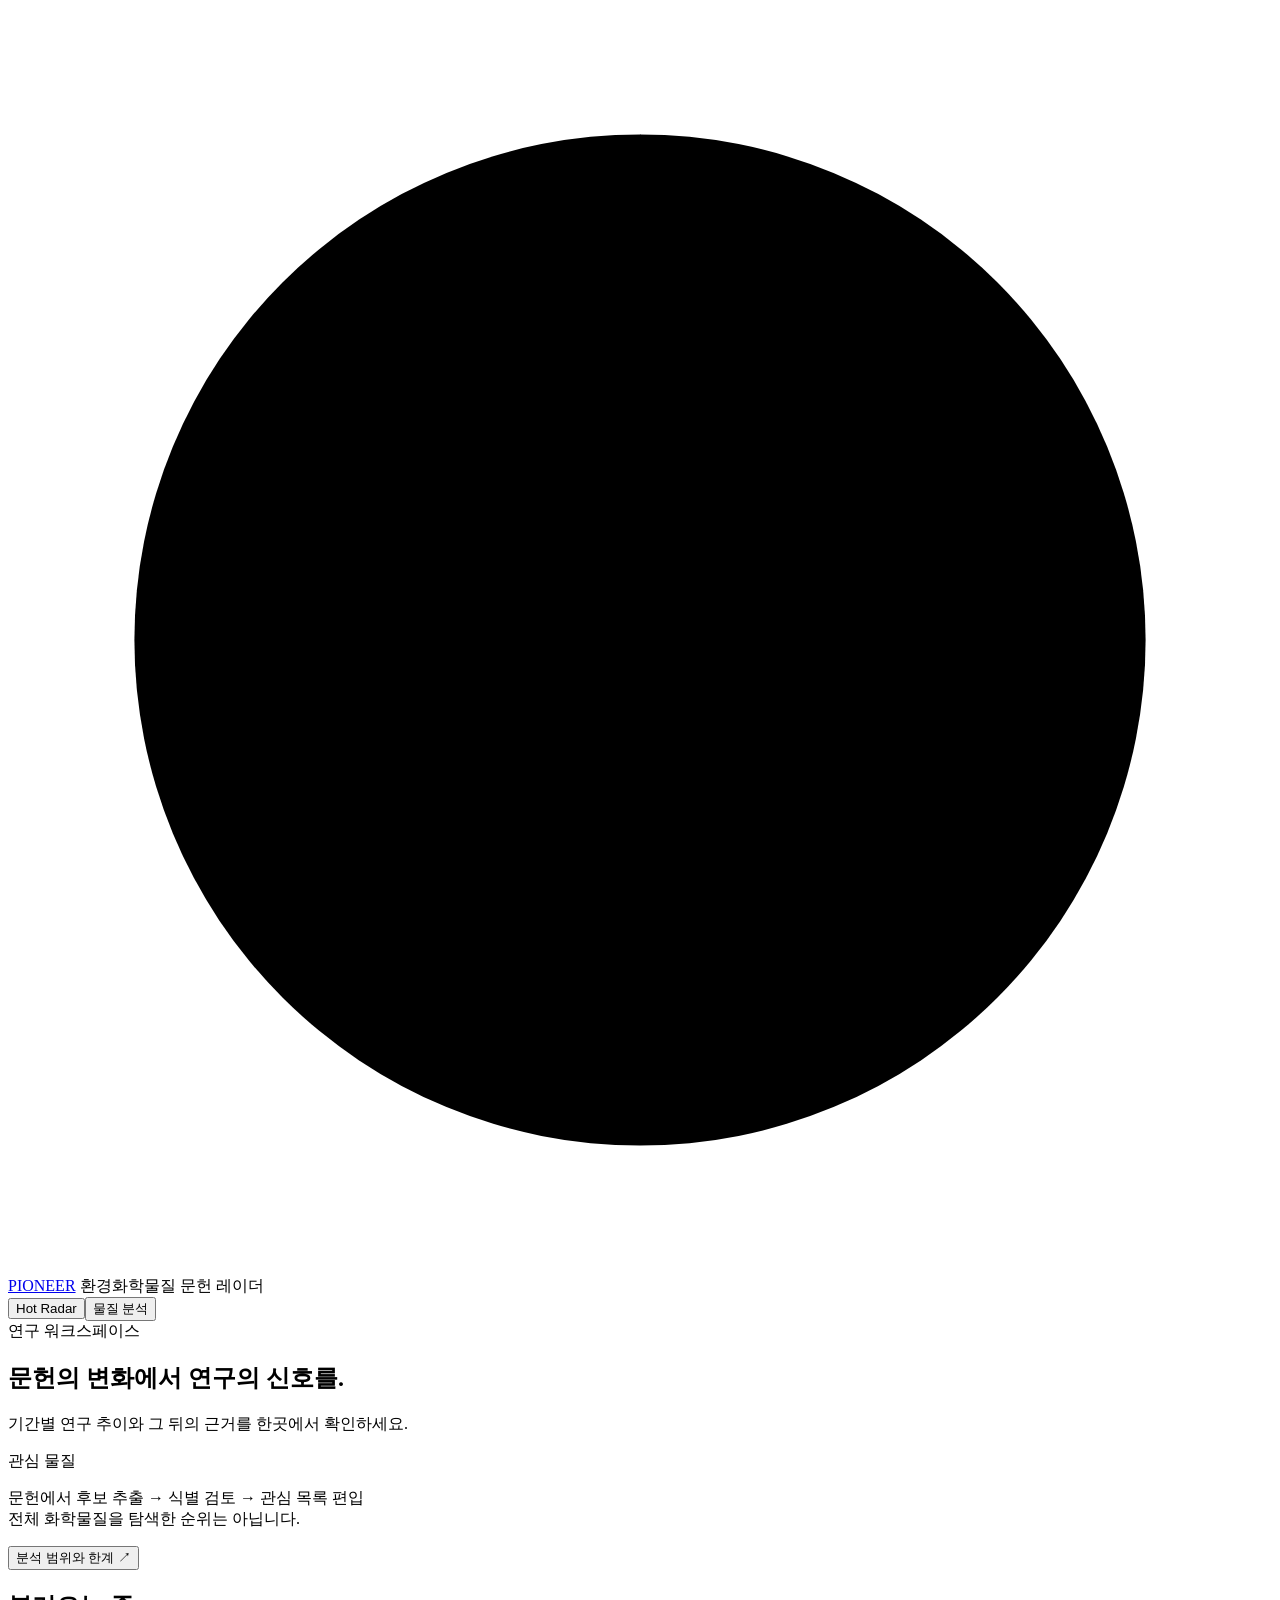
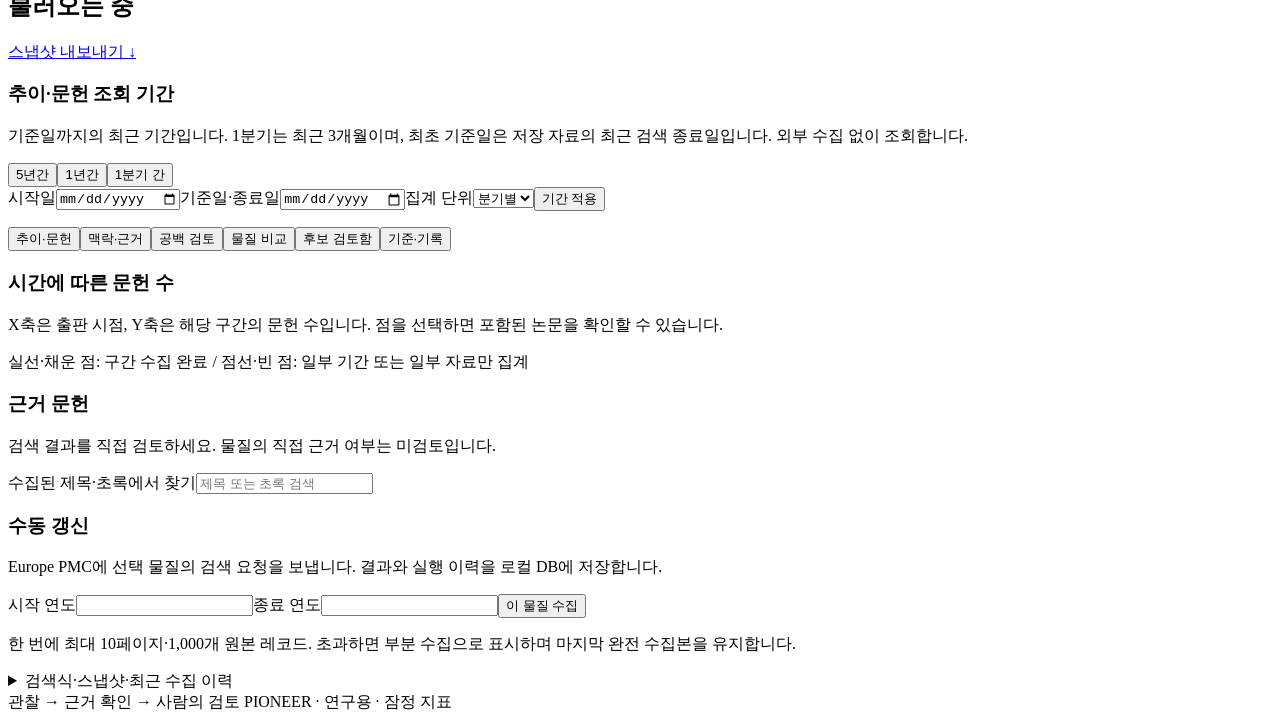
==== web/index.html @ 2c529b05 "Add files via upload" ====
<!doctype html>
<html lang="ko">
<head><meta charset="utf-8"><meta name="viewport" content="width=device-width,initial-scale=1"><title>PIONEER · 문헌 신호 탐색</title><link rel="icon" href="/favicon.svg" type="image/svg+xml"><link rel="stylesheet" href="/style.css"><script src="/timeline.js" defer></script><script src="/app.js" defer></script><script src="/research.js" defer></script><script src="/radar.js" defer></script></head>
<body>
<header>
<a class="brand" href="/" aria-label="PIONEER 홈"><svg class="brand-mark" viewBox="0 0 40 40" aria-hidden="true"><circle cx="20" cy="20" r="16"/><circle cx="20" cy="20" r="10"/><circle cx="20" cy="20" r="4"/><path d="M20 4v16l11-11"/><circle class="radar-dot" cx="29" cy="13" r="3"/></svg><span class="brand-name">PIONEER</span></a>
<span class="header-caption">환경화학물질 문헌 레이더</span><nav class="main-nav" aria-label="주요 화면"><button data-main-view="radar">Hot Radar</button><button data-main-view="detail">물질 분석</button></nav><span class="edition">연구 워크스페이스</span>
</header>
<main>
<section class="hero" aria-labelledby="hero-title"><div class="hero-copy"><h1 id="hero-title">문헌의 변화에서 <span>연구의 신호를.</span></h1><p class="intro">기간별 연구 추이와 그 뒤의 근거를 한곳에서 확인하세요.</p></div><div class="radar-art" aria-hidden="true"><div class="radar-sweep"></div><i class="radar-blip blip-one"></i><i class="radar-blip blip-two"></i><i class="radar-blip blip-three"></i></div></section>
<div id="site-access" role="status" hidden></div>
<div id="mode" role="status"></div>
<section id="hot-radar" aria-label="Hot chemical 탐색"></section><div id="detail-view"><section class="workspace" id="workspace">
<aside><div class="section-label">관심 물질 <span id="chemical-count"></span></div><div id="watchlist"></div><p class="aside-note">문헌에서 후보 추출 → 식별 검토 → 관심 목록 편입<br>전체 화학물질을 탐색한 순위는 아닙니다.</p><button id="methods-button" class="quiet" aria-expanded="false" aria-controls="methods">분석 범위와 한계 ↗</button></aside>
<div class="detail">
<div class="detail-heading"><div><h2 id="chemical-name">불러오는 중</h2><div id="aliases" class="muted"></div></div><a class="button quiet" id="export" href="/api/export" download="pioneer-snapshot.json">스냅샷 내보내기 ↓</a></div>
<section class="period-controls" aria-label="추이 조회 기간"><div class="panel-heading"><div><h3>추이·문헌 조회 기간</h3><p class="muted">기준일까지의 최근 기간입니다. 1분기는 최근 3개월이며, 최초 기준일은 저장 자료의 최근 검색 종료일입니다. 외부 수집 없이 조회합니다.</p></div><div class="period-presets" role="group" aria-label="최근 기간"><button type="button" data-period="5y">5년간</button><button type="button" data-period="1y">1년간</button><button type="button" data-period="1q">1분기 간</button></div></div><form id="period-form"><label>시작일<input id="period-start" type="date" min="1900-01-01" required></label><label>기준일·종료일<input id="period-end" type="date" min="1900-01-01" required></label><label>집계 단위<select id="period-unit"><option value="quarter">분기별</option><option value="month">월별</option><option value="week">주별</option></select></label><button type="submit" class="quiet">기간 적용</button></form><p id="period-caption" class="muted"></p><p id="period-error" class="error" role="status"></p></section><div id="metrics" class="metrics"></div>
<nav class="tabs" aria-label="연구 작업"><button data-tab="observe" class="active">추이·문헌</button><button data-tab="context">맥락·근거</button><button data-tab="questions">공백 검토</button><button data-tab="compare">물질 비교</button><button data-tab="candidates">후보 검토함</button><button data-tab="audit">기준·기록</button></nav>
<p id="action-message" role="status"></p>
<div id="tab-observe" class="tab-content">
<section class="panel"><div class="panel-heading"><div><h3>시간에 따른 문헌 수</h3><p class="muted">X축은 출판 시점, Y축은 해당 구간의 문헌 수입니다. 점을 선택하면 포함된 논문을 확인할 수 있습니다.</p></div><span id="snapshot-status" class="pill"></span></div><p class="muted">실선·채운 점: 구간 수집 완료 / 점선·빈 점: 일부 기간 또는 일부 자료만 집계</p><div id="chart" class="chart" aria-label="시간에 따른 문헌 수 선그래프"></div><div id="chart-inspect" class="chart-inspect" role="status"></div><p id="chart-note" class="muted"></p></section>
<section class="panel"><div class="panel-heading"><div><h3>근거 문헌 <span id="paper-count"></span></h3><p class="muted">검색 결과를 직접 검토하세요. 물질의 직접 근거 여부는 미검토입니다.</p></div><button id="clear-year" class="quiet" hidden>선택 구간 해제</button></div><label class="search-label" for="search">수집된 제목·초록에서 찾기</label><input id="search" type="search" placeholder="제목 또는 초록 검색"><div id="paper-facets" class="filter-row"></div><div id="papers" aria-live="polite"></div><button id="more" class="quiet" hidden>더 보기</button></section>
<section id="collection" class="panel"><div class="panel-heading"><div><h3>수동 갱신</h3><p class="muted">Europe PMC에 선택 물질의 검색 요청을 보냅니다. 결과와 실행 이력을 로컬 DB에 저장합니다.</p></div></div><form id="collect-form"><label>시작 연도<input id="start-year" type="number" min="1900" required></label><label>종료 연도<input id="end-year" type="number" min="1900" required></label><button type="submit" id="collect-button">이 물질 수집</button></form><p class="muted">한 번에 최대 10페이지·1,000개 원본 레코드. 초과하면 부분 수집으로 표시하며 마지막 완전 수집본을 유지합니다.</p><p id="collect-message" role="status"></p></section>
<details class="panel"><summary>검색식·스냅샷·최근 수집 이력</summary><div id="provenance"></div></details>
</div><div id="tab-context" class="tab-content" hidden></div><div id="tab-questions" class="tab-content" hidden></div><div id="tab-compare" class="tab-content" hidden></div><div id="tab-candidates" class="tab-content" hidden></div><div id="tab-audit" class="tab-content" hidden></div>
</div></section>
<section id="methods" class="panel" hidden><h3>이 버전에서 알 수 있는 것과 없는 것</h3><div class="method-grid"><div><h4>확인 가능한 관찰</h4><p>동일 검색식·수집 시점의 기간별 문헌 수입니다. 각 점에서 집계에 포함된 문헌을 확인할 수 있습니다. DOI 또는 자료원 ID로 중복을 제거합니다.</p></div><div><h4>잠정적인 운영 선택</h4><p>초기 관심 목록·동의어·기본 기간은 시연을 위한 설계 선택입니다. 체계적 검색이나 검증된 hot 판정 기준이 아닙니다. HFPO-DA 검색에서 GenX 단독어는 제외합니다.</p></div><div><h4>해석의 경계</h4><p>올해는 미완료 연도로 구분하며 증가 비교에서 제외합니다. 문헌 수는 독립 연구 수·노출량·위해성·통계적 유의성이 아닙니다. 논문 부재를 연구공백으로 확정하지 않습니다.</p></div><div><h4>분석의 상태</h4><p>맥락 분류와 관계는 근거 문장의 키워드 언급 후보입니다. 후보·공백 질문·판정 기준은 잠정이며, 외부 DB의 단일 매핑도 원문 물질 식별을 대체하지 않습니다. 전문가 평가·정확도·실제 효용은 아직 검증하지 않았습니다.</p></div></div></section>
</div><footer>관찰 → 근거 확인 → 사람의 검토 <span>PIONEER · 연구용 · 잠정 지표</span></footer>
</main>
<dialog id="review-dialog"><form id="review-form"><h3>검토 기록</h3><p id="review-target" class="muted"></p><p class="muted">사용자가 입력한 판단과 사유를 저장합니다. ‘채택’은 이 검토 대상을 유지한다는 뜻이며 과학적 사실·연구공백 확정이 아닙니다.</p><label>검토자 이름<input id="review-actor" required minlength="2" maxlength="100" autocomplete="name"></label><label>판정<select id="review-status"><option value="uncertain">보류·추가 확인</option><option value="accepted">검토 대상 채택</option><option value="rejected">제외·오분류</option><option value="followup_complete">보완 검색 확인 완료</option></select></label><label>판단 사유·근거·반대 결과<textarea id="review-reason" required minlength="2" maxlength="2000" rows="5"></textarea></label><div class="dialog-actions"><button type="button" id="review-cancel" class="quiet">취소</button><button type="submit">기록 저장</button></div><p id="review-error" role="status"></p></form></dialog>
<dialog id="radar-dialog" aria-labelledby="radar-dialog-title"><div class="radar-dialog-heading"><h2 id="radar-dialog-title"></h2><button id="radar-dialog-close" class="quiet" aria-label="후보 상세 닫기">닫기</button></div><div id="radar-dialog-body"></div></dialog></body></html>
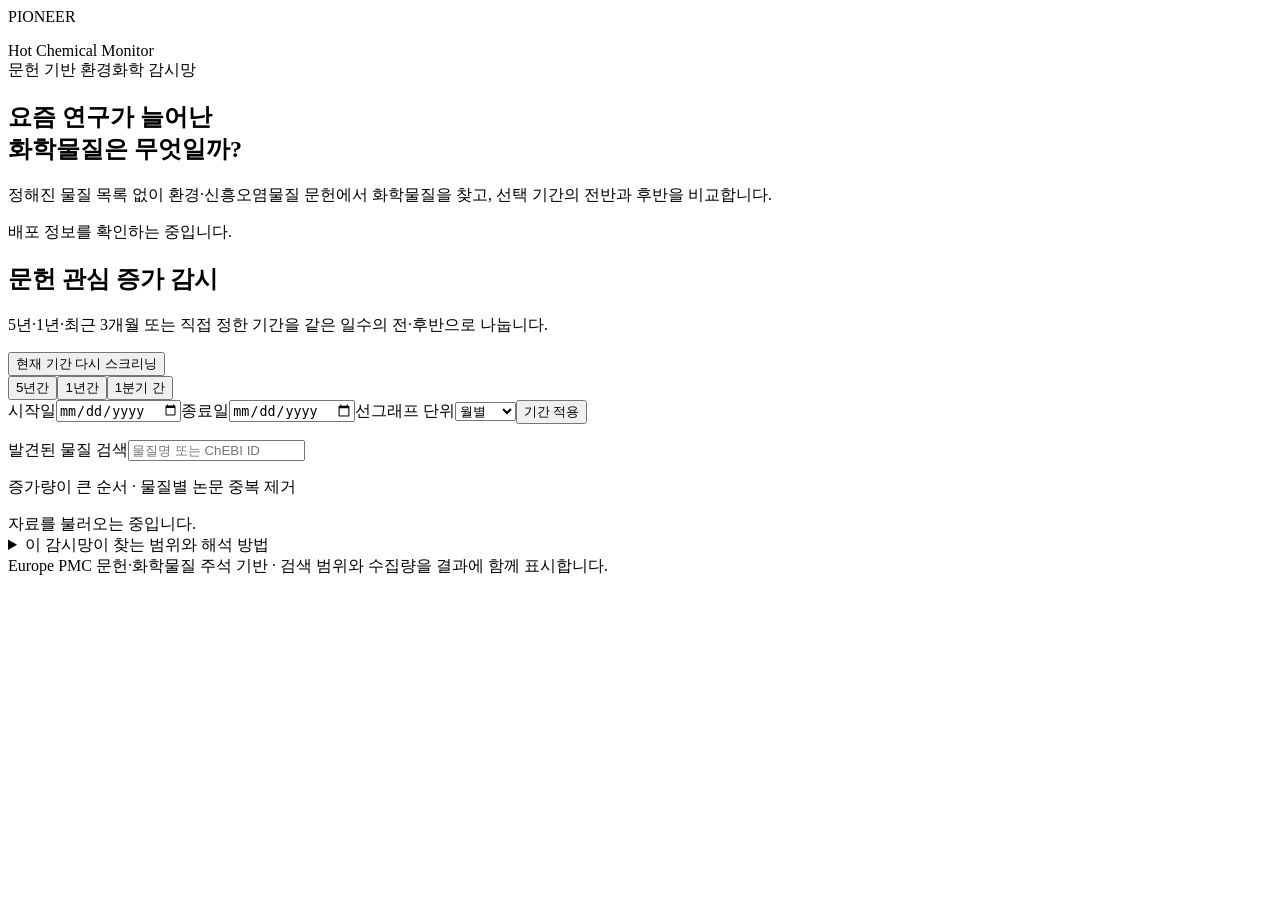
==== commit c6ab7117: "Add files via upload" ====
--- a/web/index.html
+++ b/web/index.html
@@ -1,31 +1,21 @@
 <!doctype html>
-<html lang="ko">
-<head><meta charset="utf-8"><meta name="viewport" content="width=device-width,initial-scale=1"><title>PIONEER · 문헌 신호 탐색</title><link rel="icon" href="/favicon.svg" type="image/svg+xml"><link rel="stylesheet" href="/style.css"><script src="/timeline.js" defer></script><script src="/app.js" defer></script><script src="/research.js" defer></script><script src="/radar.js" defer></script></head>
-<body>
-<header>
-<a class="brand" href="/" aria-label="PIONEER 홈"><svg class="brand-mark" viewBox="0 0 40 40" aria-hidden="true"><circle cx="20" cy="20" r="16"/><circle cx="20" cy="20" r="10"/><circle cx="20" cy="20" r="4"/><path d="M20 4v16l11-11"/><circle class="radar-dot" cx="29" cy="13" r="3"/></svg><span class="brand-name">PIONEER</span></a>
-<span class="header-caption">환경화학물질 문헌 레이더</span><nav class="main-nav" aria-label="주요 화면"><button data-main-view="radar">Hot Radar</button><button data-main-view="detail">물질 분석</button></nav><span class="edition">연구 워크스페이스</span>
-</header>
-<main>
-<section class="hero" aria-labelledby="hero-title"><div class="hero-copy"><h1 id="hero-title">문헌의 변화에서 <span>연구의 신호를.</span></h1><p class="intro">기간별 연구 추이와 그 뒤의 근거를 한곳에서 확인하세요.</p></div><div class="radar-art" aria-hidden="true"><div class="radar-sweep"></div><i class="radar-blip blip-one"></i><i class="radar-blip blip-two"></i><i class="radar-blip blip-three"></i></div></section>
-<div id="site-access" role="status" hidden></div>
-<div id="mode" role="status"></div>
-<section id="hot-radar" aria-label="Hot chemical 탐색"></section><div id="detail-view"><section class="workspace" id="workspace">
-<aside><div class="section-label">관심 물질 <span id="chemical-count"></span></div><div id="watchlist"></div><p class="aside-note">문헌에서 후보 추출 → 식별 검토 → 관심 목록 편입<br>전체 화학물질을 탐색한 순위는 아닙니다.</p><button id="methods-button" class="quiet" aria-expanded="false" aria-controls="methods">분석 범위와 한계 ↗</button></aside>
-<div class="detail">
-<div class="detail-heading"><div><h2 id="chemical-name">불러오는 중</h2><div id="aliases" class="muted"></div></div><a class="button quiet" id="export" href="/api/export" download="pioneer-snapshot.json">스냅샷 내보내기 ↓</a></div>
-<section class="period-controls" aria-label="추이 조회 기간"><div class="panel-heading"><div><h3>추이·문헌 조회 기간</h3><p class="muted">기준일까지의 최근 기간입니다. 1분기는 최근 3개월이며, 최초 기준일은 저장 자료의 최근 검색 종료일입니다. 외부 수집 없이 조회합니다.</p></div><div class="period-presets" role="group" aria-label="최근 기간"><button type="button" data-period="5y">5년간</button><button type="button" data-period="1y">1년간</button><button type="button" data-period="1q">1분기 간</button></div></div><form id="period-form"><label>시작일<input id="period-start" type="date" min="1900-01-01" required></label><label>기준일·종료일<input id="period-end" type="date" min="1900-01-01" required></label><label>집계 단위<select id="period-unit"><option value="quarter">분기별</option><option value="month">월별</option><option value="week">주별</option></select></label><button type="submit" class="quiet">기간 적용</button></form><p id="period-caption" class="muted"></p><p id="period-error" class="error" role="status"></p></section><div id="metrics" class="metrics"></div>
-<nav class="tabs" aria-label="연구 작업"><button data-tab="observe" class="active">추이·문헌</button><button data-tab="context">맥락·근거</button><button data-tab="questions">공백 검토</button><button data-tab="compare">물질 비교</button><button data-tab="candidates">후보 검토함</button><button data-tab="audit">기준·기록</button></nav>
-<p id="action-message" role="status"></p>
-<div id="tab-observe" class="tab-content">
-<section class="panel"><div class="panel-heading"><div><h3>시간에 따른 문헌 수</h3><p class="muted">X축은 출판 시점, Y축은 해당 구간의 문헌 수입니다. 점을 선택하면 포함된 논문을 확인할 수 있습니다.</p></div><span id="snapshot-status" class="pill"></span></div><p class="muted">실선·채운 점: 구간 수집 완료 / 점선·빈 점: 일부 기간 또는 일부 자료만 집계</p><div id="chart" class="chart" aria-label="시간에 따른 문헌 수 선그래프"></div><div id="chart-inspect" class="chart-inspect" role="status"></div><p id="chart-note" class="muted"></p></section>
-<section class="panel"><div class="panel-heading"><div><h3>근거 문헌 <span id="paper-count"></span></h3><p class="muted">검색 결과를 직접 검토하세요. 물질의 직접 근거 여부는 미검토입니다.</p></div><button id="clear-year" class="quiet" hidden>선택 구간 해제</button></div><label class="search-label" for="search">수집된 제목·초록에서 찾기</label><input id="search" type="search" placeholder="제목 또는 초록 검색"><div id="paper-facets" class="filter-row"></div><div id="papers" aria-live="polite"></div><button id="more" class="quiet" hidden>더 보기</button></section>
-<section id="collection" class="panel"><div class="panel-heading"><div><h3>수동 갱신</h3><p class="muted">Europe PMC에 선택 물질의 검색 요청을 보냅니다. 결과와 실행 이력을 로컬 DB에 저장합니다.</p></div></div><form id="collect-form"><label>시작 연도<input id="start-year" type="number" min="1900" required></label><label>종료 연도<input id="end-year" type="number" min="1900" required></label><button type="submit" id="collect-button">이 물질 수집</button></form><p class="muted">한 번에 최대 10페이지·1,000개 원본 레코드. 초과하면 부분 수집으로 표시하며 마지막 완전 수집본을 유지합니다.</p><p id="collect-message" role="status"></p></section>
-<details class="panel"><summary>검색식·스냅샷·최근 수집 이력</summary><div id="provenance"></div></details>
-</div><div id="tab-context" class="tab-content" hidden></div><div id="tab-questions" class="tab-content" hidden></div><div id="tab-compare" class="tab-content" hidden></div><div id="tab-candidates" class="tab-content" hidden></div><div id="tab-audit" class="tab-content" hidden></div>
-</div></section>
-<section id="methods" class="panel" hidden><h3>이 버전에서 알 수 있는 것과 없는 것</h3><div class="method-grid"><div><h4>확인 가능한 관찰</h4><p>동일 검색식·수집 시점의 기간별 문헌 수입니다. 각 점에서 집계에 포함된 문헌을 확인할 수 있습니다. DOI 또는 자료원 ID로 중복을 제거합니다.</p></div><div><h4>잠정적인 운영 선택</h4><p>초기 관심 목록·동의어·기본 기간은 시연을 위한 설계 선택입니다. 체계적 검색이나 검증된 hot 판정 기준이 아닙니다. HFPO-DA 검색에서 GenX 단독어는 제외합니다.</p></div><div><h4>해석의 경계</h4><p>올해는 미완료 연도로 구분하며 증가 비교에서 제외합니다. 문헌 수는 독립 연구 수·노출량·위해성·통계적 유의성이 아닙니다. 논문 부재를 연구공백으로 확정하지 않습니다.</p></div><div><h4>분석의 상태</h4><p>맥락 분류와 관계는 근거 문장의 키워드 언급 후보입니다. 후보·공백 질문·판정 기준은 잠정이며, 외부 DB의 단일 매핑도 원문 물질 식별을 대체하지 않습니다. 전문가 평가·정확도·실제 효용은 아직 검증하지 않았습니다.</p></div></div></section>
-</div><footer>관찰 → 근거 확인 → 사람의 검토 <span>PIONEER · 연구용 · 잠정 지표</span></footer>
+<html lang="ko"><head><meta charset="utf-8"><meta name="viewport" content="width=device-width,initial-scale=1">
+<meta name="description" content="환경화학 문헌에서 최근 관심이 증가한 물질을 찾는 PIONEER Hot Chemical Monitor">
+<title>PIONEER · Hot Chemical Monitor</title><link rel="icon" href="/favicon.svg"><link rel="stylesheet" href="/style.css"></head>
+<body class="screen-body">
+<header><div class="brand"><span class="brand-mark" aria-hidden="true"></span><span class="brand-name">PIONEER</span></div><p class="header-caption">Hot Chemical Monitor<br>문헌 기반 환경화학 감시망</p></header>
+<main class="screen-main">
+ <section class="hero screen-hero"><div><h1>요즘 연구가 늘어난<br><span>화학물질은 무엇일까?</span></h1><p class="intro">정해진 물질 목록 없이 환경·신흥오염물질 문헌에서 화학물질을 찾고, 선택 기간의 전반과 후반을 비교합니다.</p></div><div class="radar-art" aria-hidden="true"><i></i><i></i><i></i><b></b></div></section>
+ <div id="site-access" class="mode" role="status">배포 정보를 확인하는 중입니다.</div>
+ <section class="panel screen-controls"><div class="panel-heading"><div><h2>문헌 관심 증가 감시</h2><p class="muted">5년·1년·최근 3개월 또는 직접 정한 기간을 같은 일수의 전·후반으로 나눕니다.</p></div><button id="screen-refresh">현재 기간 다시 스크리닝</button></div>
+  <div class="period-presets" role="group" aria-label="조회 기간"><button data-period="5y">5년간</button><button data-period="1y" aria-pressed="true">1년간</button><button data-period="1q">1분기 간</button></div>
+  <form id="screen-form" class="screen-form"><label>시작일<input id="screen-start" type="date" required></label><label>종료일<input id="screen-end" type="date" required></label><label>선그래프 단위<select id="screen-unit"><option value="quarter">분기별</option><option value="month" selected>월별</option><option value="week">주별</option></select></label><button type="submit" class="quiet">기간 적용</button></form>
+  <p id="screen-message" class="muted" role="status"></p>
+ </section>
+ <section id="screen-summary" class="radar-summary" aria-live="polite"></section>
+ <section class="panel screen-results"><div class="screen-toolbar"><label>발견된 물질 검색<input id="screen-search" type="search" placeholder="물질명 또는 ChEBI ID"></label><p class="muted">증가량이 큰 순서 · 물질별 논문 중복 제거</p></div><div id="screen-table" aria-live="polite">자료를 불러오는 중입니다.</div></section>
+ <details class="panel screen-method"><summary>이 감시망이 찾는 범위와 해석 방법</summary><p id="screen-scope"></p><ul id="screen-limitations"></ul><p class="muted">문헌 주석은 자동 추출 결과이므로 명칭·식별 오류가 있을 수 있습니다. 결과는 후보 탐색용이며 위해성·규제 우선순위가 아닙니다.</p></details>
 </main>
-<dialog id="review-dialog"><form id="review-form"><h3>검토 기록</h3><p id="review-target" class="muted"></p><p class="muted">사용자가 입력한 판단과 사유를 저장합니다. ‘채택’은 이 검토 대상을 유지한다는 뜻이며 과학적 사실·연구공백 확정이 아닙니다.</p><label>검토자 이름<input id="review-actor" required minlength="2" maxlength="100" autocomplete="name"></label><label>판정<select id="review-status"><option value="uncertain">보류·추가 확인</option><option value="accepted">검토 대상 채택</option><option value="rejected">제외·오분류</option><option value="followup_complete">보완 검색 확인 완료</option></select></label><label>판단 사유·근거·반대 결과<textarea id="review-reason" required minlength="2" maxlength="2000" rows="5"></textarea></label><div class="dialog-actions"><button type="button" id="review-cancel" class="quiet">취소</button><button type="submit">기록 저장</button></div><p id="review-error" role="status"></p></form></dialog>
-<dialog id="radar-dialog" aria-labelledby="radar-dialog-title"><div class="radar-dialog-heading"><h2 id="radar-dialog-title"></h2><button id="radar-dialog-close" class="quiet" aria-label="후보 상세 닫기">닫기</button></div><div id="radar-dialog-body"></div></dialog></body></html>
+<dialog id="screen-dialog"><div class="dialog-head"><h2 id="dialog-title"></h2><button id="dialog-close" class="quiet" aria-label="닫기">닫기</button></div><div id="dialog-body"></div></dialog>
+<footer>Europe PMC 문헌·화학물질 주석 기반 · 검색 범위와 수집량을 결과에 함께 표시합니다.</footer>
+<script src="/screen.js"></script></body></html>
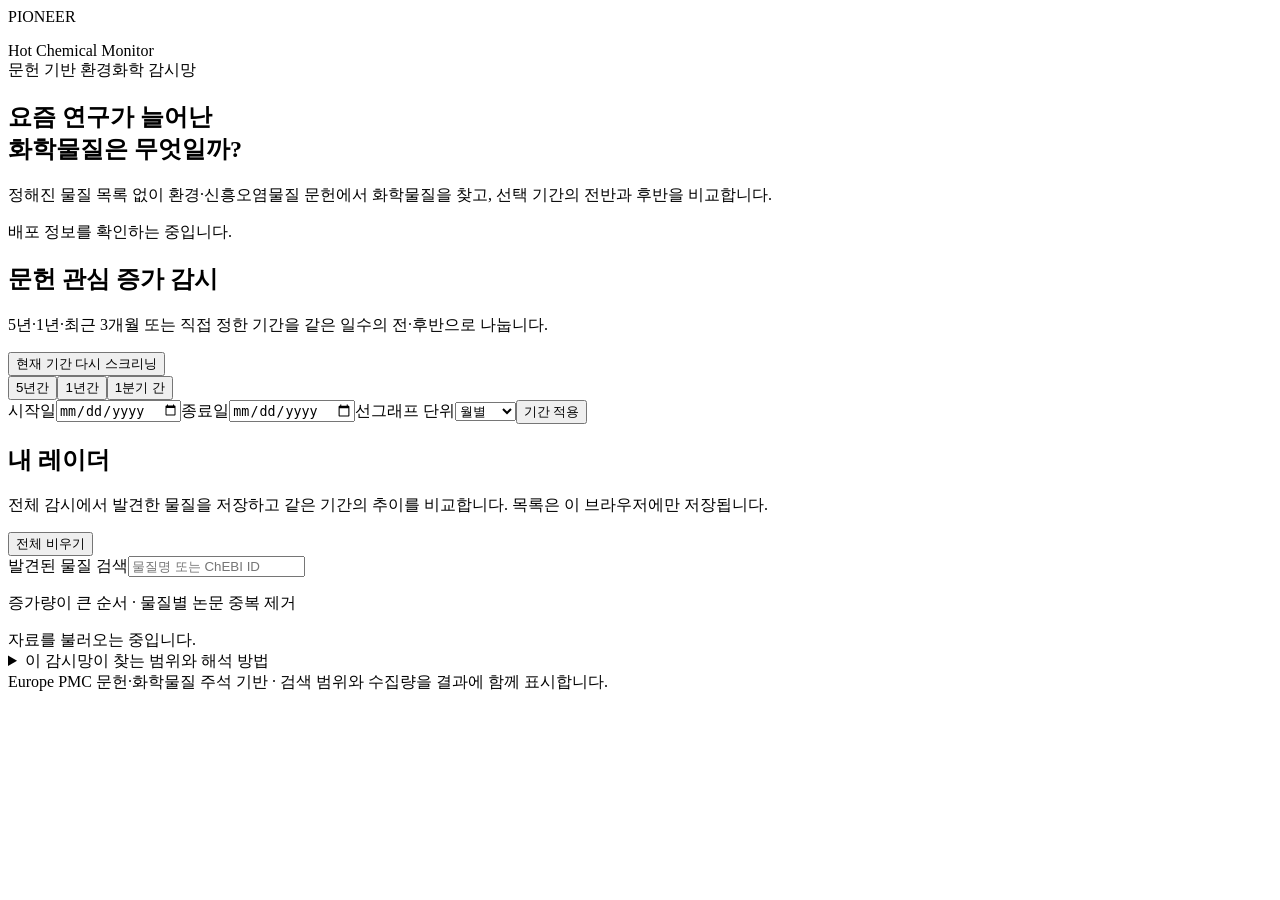
==== commit 33f6ebcb: "Add files via upload" ====
--- a/web/index.html
+++ b/web/index.html
@@ -13,9 +13,14 @@
   <p id="screen-message" class="muted" role="status"></p>
  </section>
  <section id="screen-summary" class="radar-summary" aria-live="polite"></section>
+ <section class="panel saved-panel" aria-labelledby="saved-title">
+  <div class="panel-heading"><div><h2 id="saved-title">내 레이더</h2><p class="muted">전체 감시에서 발견한 물질을 저장하고 같은 기간의 추이를 비교합니다. 목록은 이 브라우저에만 저장됩니다.</p></div><button id="saved-clear" class="quiet" type="button">전체 비우기</button></div>
+  <div id="saved-list" class="saved-list" aria-live="polite"></div>
+  <div id="saved-compare" class="saved-compare" aria-live="polite"></div>
+ </section>
  <section class="panel screen-results"><div class="screen-toolbar"><label>발견된 물질 검색<input id="screen-search" type="search" placeholder="물질명 또는 ChEBI ID"></label><p class="muted">증가량이 큰 순서 · 물질별 논문 중복 제거</p></div><div id="screen-table" aria-live="polite">자료를 불러오는 중입니다.</div></section>
  <details class="panel screen-method"><summary>이 감시망이 찾는 범위와 해석 방법</summary><p id="screen-scope"></p><ul id="screen-limitations"></ul><p class="muted">문헌 주석은 자동 추출 결과이므로 명칭·식별 오류가 있을 수 있습니다. 결과는 후보 탐색용이며 위해성·규제 우선순위가 아닙니다.</p></details>
 </main>
-<dialog id="screen-dialog"><div class="dialog-head"><h2 id="dialog-title"></h2><button id="dialog-close" class="quiet" aria-label="닫기">닫기</button></div><div id="dialog-body"></div></dialog>
+<dialog id="screen-dialog"><div class="dialog-head"><div><p class="eyebrow">물질 상세</p><h2 id="dialog-title"></h2></div><div class="dialog-actions"><button id="dialog-save" type="button">내 레이더에 저장</button><button id="dialog-close" class="quiet" aria-label="닫기">닫기</button></div></div><div id="dialog-body"></div></dialog>
 <footer>Europe PMC 문헌·화학물질 주석 기반 · 검색 범위와 수집량을 결과에 함께 표시합니다.</footer>
 <script src="/screen.js"></script></body></html>
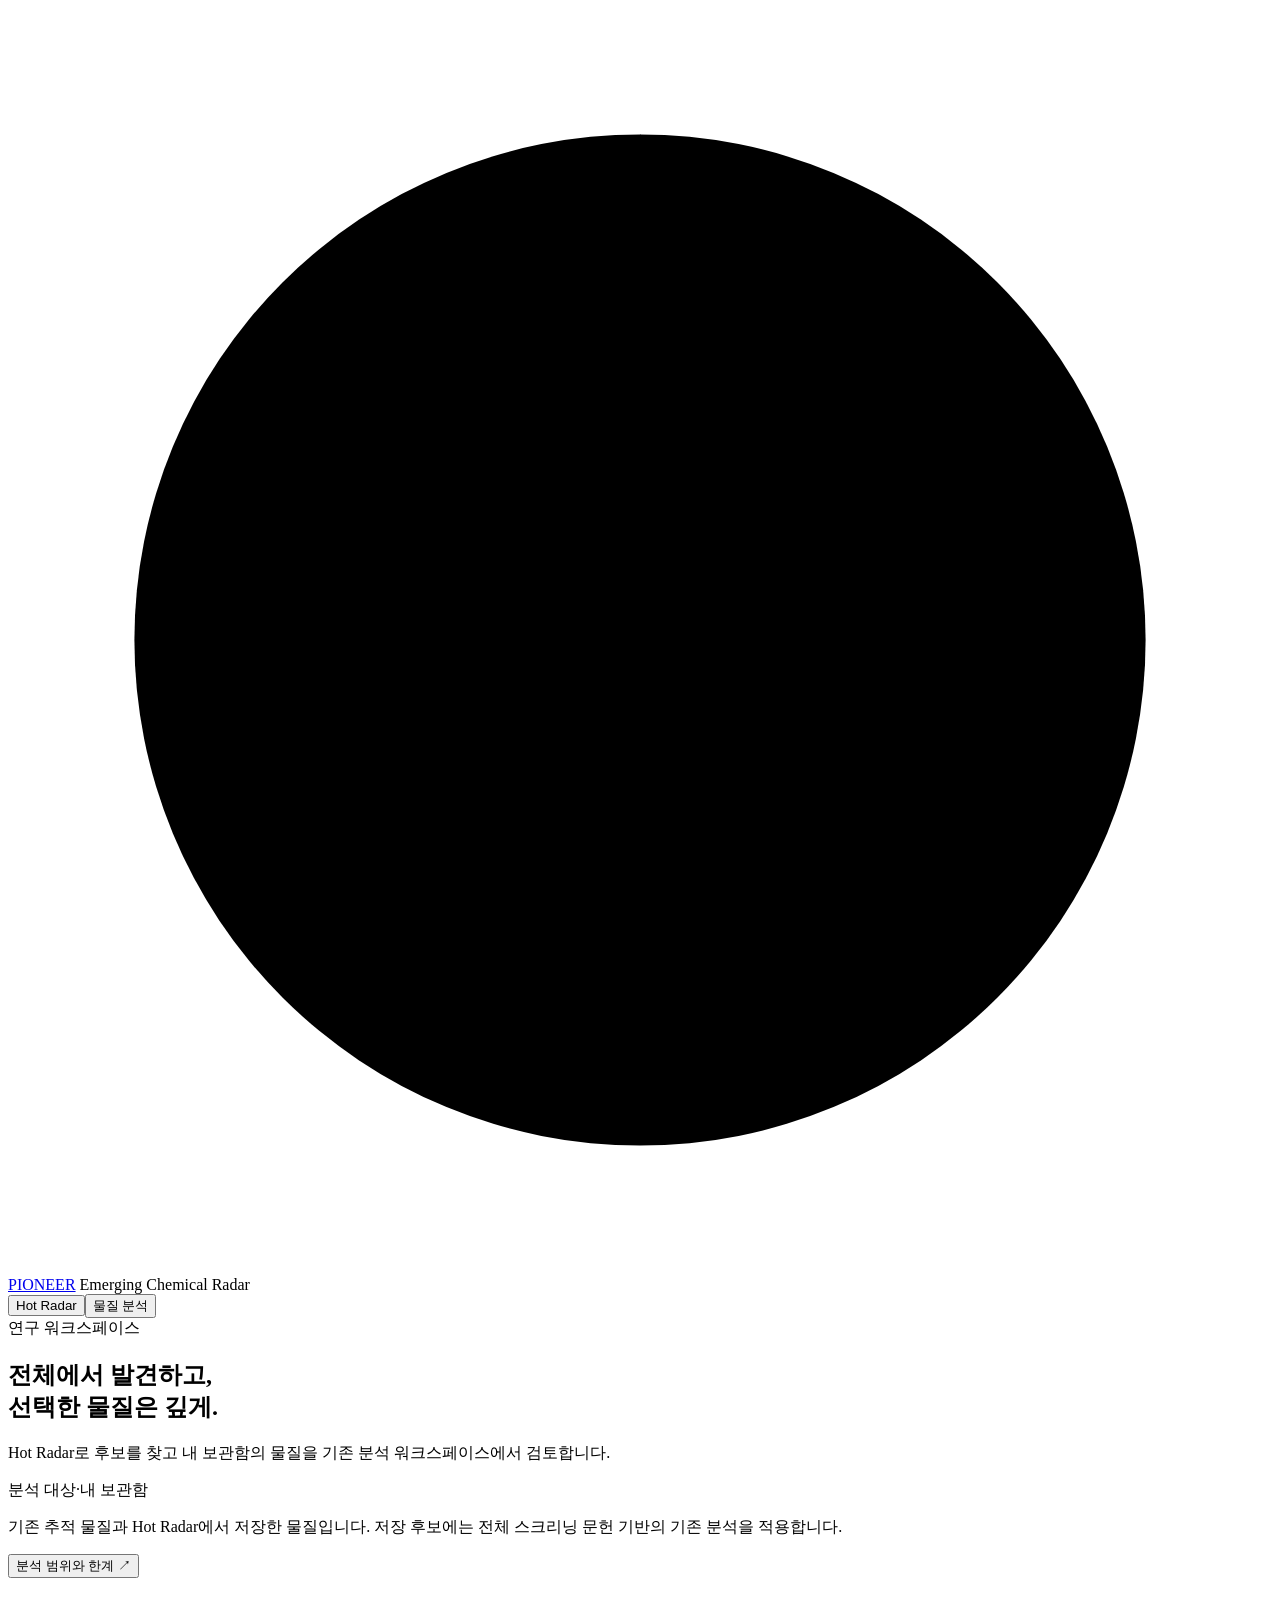
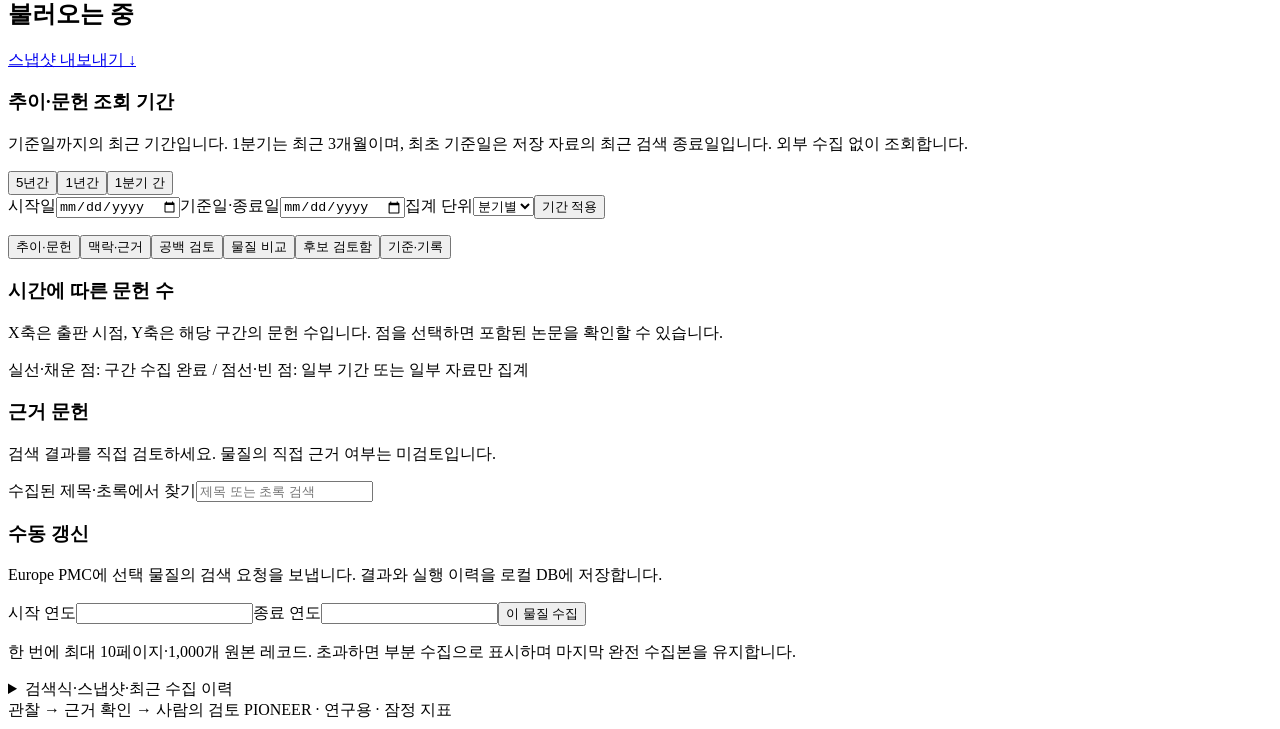
==== commit 18b88a0f: "Add files via upload" ====
--- a/web/index.html
+++ b/web/index.html
@@ -1,26 +1,32 @@
 <!doctype html>
-<html lang="ko"><head><meta charset="utf-8"><meta name="viewport" content="width=device-width,initial-scale=1">
-<meta name="description" content="환경화학 문헌에서 최근 관심이 증가한 물질을 찾는 PIONEER Hot Chemical Monitor">
-<title>PIONEER · Hot Chemical Monitor</title><link rel="icon" href="/favicon.svg"><link rel="stylesheet" href="/style.css"></head>
-<body class="screen-body">
-<header><div class="brand"><span class="brand-mark" aria-hidden="true"></span><span class="brand-name">PIONEER</span></div><p class="header-caption">Hot Chemical Monitor<br>문헌 기반 환경화학 감시망</p></header>
-<main class="screen-main">
- <section class="hero screen-hero"><div><h1>요즘 연구가 늘어난<br><span>화학물질은 무엇일까?</span></h1><p class="intro">정해진 물질 목록 없이 환경·신흥오염물질 문헌에서 화학물질을 찾고, 선택 기간의 전반과 후반을 비교합니다.</p></div><div class="radar-art" aria-hidden="true"><i></i><i></i><i></i><b></b></div></section>
- <div id="site-access" class="mode" role="status">배포 정보를 확인하는 중입니다.</div>
- <section class="panel screen-controls"><div class="panel-heading"><div><h2>문헌 관심 증가 감시</h2><p class="muted">5년·1년·최근 3개월 또는 직접 정한 기간을 같은 일수의 전·후반으로 나눕니다.</p></div><button id="screen-refresh">현재 기간 다시 스크리닝</button></div>
-  <div class="period-presets" role="group" aria-label="조회 기간"><button data-period="5y">5년간</button><button data-period="1y" aria-pressed="true">1년간</button><button data-period="1q">1분기 간</button></div>
-  <form id="screen-form" class="screen-form"><label>시작일<input id="screen-start" type="date" required></label><label>종료일<input id="screen-end" type="date" required></label><label>선그래프 단위<select id="screen-unit"><option value="quarter">분기별</option><option value="month" selected>월별</option><option value="week">주별</option></select></label><button type="submit" class="quiet">기간 적용</button></form>
-  <p id="screen-message" class="muted" role="status"></p>
- </section>
- <section id="screen-summary" class="radar-summary" aria-live="polite"></section>
- <section class="panel saved-panel" aria-labelledby="saved-title">
-  <div class="panel-heading"><div><h2 id="saved-title">내 레이더</h2><p class="muted">전체 감시에서 발견한 물질을 저장하고 같은 기간의 추이를 비교합니다. 목록은 이 브라우저에만 저장됩니다.</p></div><button id="saved-clear" class="quiet" type="button">전체 비우기</button></div>
-  <div id="saved-list" class="saved-list" aria-live="polite"></div>
-  <div id="saved-compare" class="saved-compare" aria-live="polite"></div>
- </section>
- <section class="panel screen-results"><div class="screen-toolbar"><label>발견된 물질 검색<input id="screen-search" type="search" placeholder="물질명 또는 ChEBI ID"></label><p class="muted">증가량이 큰 순서 · 물질별 논문 중복 제거</p></div><div id="screen-table" aria-live="polite">자료를 불러오는 중입니다.</div></section>
- <details class="panel screen-method"><summary>이 감시망이 찾는 범위와 해석 방법</summary><p id="screen-scope"></p><ul id="screen-limitations"></ul><p class="muted">문헌 주석은 자동 추출 결과이므로 명칭·식별 오류가 있을 수 있습니다. 결과는 후보 탐색용이며 위해성·규제 우선순위가 아닙니다.</p></details>
+<html lang="ko">
+<head><meta charset="utf-8"><meta name="viewport" content="width=device-width,initial-scale=1"><title>PIONEER · Emerging Chemical Radar</title><link rel="icon" href="/favicon.svg" type="image/svg+xml"><link rel="stylesheet" href="/style.css"><script src="/timeline.js" defer></script><script src="/app.js" defer></script><script src="/research.js" defer></script><script src="/radar.js" defer></script></head>
+<body>
+<header>
+<a class="brand" href="/" aria-label="PIONEER 홈"><svg class="brand-mark" viewBox="0 0 40 40" aria-hidden="true"><circle cx="20" cy="20" r="16"/><circle cx="20" cy="20" r="10"/><circle cx="20" cy="20" r="4"/><path d="M20 4v16l11-11"/><circle class="radar-dot" cx="29" cy="13" r="3"/></svg><span class="brand-name">PIONEER</span></a>
+<span class="header-caption">Emerging Chemical Radar</span><nav class="main-nav" aria-label="주요 화면"><button data-main-view="radar">Hot Radar</button><button data-main-view="detail">물질 분석</button></nav><span class="edition">연구 워크스페이스</span>
+</header>
+<main>
+<section class="hero" aria-labelledby="hero-title"><div class="hero-copy"><h1 id="hero-title">전체에서 발견하고,<br><span>선택한 물질은 깊게.</span></h1><p class="intro">Hot Radar로 후보를 찾고 내 보관함의 물질을 기존 분석 워크스페이스에서 검토합니다.</p></div><div class="radar-art" aria-hidden="true"><div class="radar-sweep"></div><i class="radar-blip blip-one"></i><i class="radar-blip blip-two"></i><i class="radar-blip blip-three"></i></div></section>
+<div id="site-access" role="status" hidden></div>
+<div id="mode" role="status"></div>
+<section id="hot-radar" aria-label="Hot chemical 탐색"></section><div id="detail-view"><section class="workspace" id="workspace">
+<aside><div class="section-label">분석 대상·내 보관함 <span id="chemical-count"></span></div><div id="watchlist"></div><p class="aside-note">기존 추적 물질과 Hot Radar에서 저장한 물질입니다. 저장 후보에는 전체 스크리닝 문헌 기반의 기존 분석을 적용합니다.</p><button id="methods-button" class="quiet" aria-expanded="false" aria-controls="methods">분석 범위와 한계 ↗</button></aside>
+<div class="detail">
+<div class="detail-heading"><div><h2 id="chemical-name">불러오는 중</h2><div id="aliases" class="muted"></div></div><a class="button quiet" id="export" href="/api/export" download="pioneer-snapshot.json">스냅샷 내보내기 ↓</a></div>
+<section class="period-controls" aria-label="추이 조회 기간"><div class="panel-heading"><div><h3>추이·문헌 조회 기간</h3><p class="muted">기준일까지의 최근 기간입니다. 1분기는 최근 3개월이며, 최초 기준일은 저장 자료의 최근 검색 종료일입니다. 외부 수집 없이 조회합니다.</p></div><div class="period-presets" role="group" aria-label="최근 기간"><button type="button" data-period="5y">5년간</button><button type="button" data-period="1y">1년간</button><button type="button" data-period="1q">1분기 간</button></div></div><form id="period-form"><label>시작일<input id="period-start" type="date" min="1900-01-01" required></label><label>기준일·종료일<input id="period-end" type="date" min="1900-01-01" required></label><label>집계 단위<select id="period-unit"><option value="quarter">분기별</option><option value="month">월별</option><option value="week">주별</option></select></label><button type="submit" class="quiet">기간 적용</button></form><p id="period-caption" class="muted"></p><p id="period-error" class="error" role="status"></p></section><div id="metrics" class="metrics"></div>
+<nav class="tabs" aria-label="연구 작업"><button data-tab="observe" class="active">추이·문헌</button><button data-tab="context">맥락·근거</button><button data-tab="questions">공백 검토</button><button data-tab="compare">물질 비교</button><button data-tab="candidates">후보 검토함</button><button data-tab="audit">기준·기록</button></nav>
+<p id="action-message" role="status"></p>
+<div id="tab-observe" class="tab-content">
+<section class="panel"><div class="panel-heading"><div><h3>시간에 따른 문헌 수</h3><p class="muted">X축은 출판 시점, Y축은 해당 구간의 문헌 수입니다. 점을 선택하면 포함된 논문을 확인할 수 있습니다.</p></div><span id="snapshot-status" class="pill"></span></div><p class="muted">실선·채운 점: 구간 수집 완료 / 점선·빈 점: 일부 기간 또는 일부 자료만 집계</p><div id="chart" class="chart" aria-label="시간에 따른 문헌 수 선그래프"></div><div id="chart-inspect" class="chart-inspect" role="status"></div><p id="chart-note" class="muted"></p></section>
+<section class="panel"><div class="panel-heading"><div><h3>근거 문헌 <span id="paper-count"></span></h3><p class="muted">검색 결과를 직접 검토하세요. 물질의 직접 근거 여부는 미검토입니다.</p></div><button id="clear-year" class="quiet" hidden>선택 구간 해제</button></div><label class="search-label" for="search">수집된 제목·초록에서 찾기</label><input id="search" type="search" placeholder="제목 또는 초록 검색"><div id="paper-facets" class="filter-row"></div><div id="papers" aria-live="polite"></div><button id="more" class="quiet" hidden>더 보기</button></section>
+<section id="collection" class="panel"><div class="panel-heading"><div><h3>수동 갱신</h3><p class="muted">Europe PMC에 선택 물질의 검색 요청을 보냅니다. 결과와 실행 이력을 로컬 DB에 저장합니다.</p></div></div><form id="collect-form"><label>시작 연도<input id="start-year" type="number" min="1900" required></label><label>종료 연도<input id="end-year" type="number" min="1900" required></label><button type="submit" id="collect-button">이 물질 수집</button></form><p class="muted">한 번에 최대 10페이지·1,000개 원본 레코드. 초과하면 부분 수집으로 표시하며 마지막 완전 수집본을 유지합니다.</p><p id="collect-message" role="status"></p></section>
+<details class="panel"><summary>검색식·스냅샷·최근 수집 이력</summary><div id="provenance"></div></details>
+</div><div id="tab-context" class="tab-content" hidden></div><div id="tab-questions" class="tab-content" hidden></div><div id="tab-compare" class="tab-content" hidden></div><div id="tab-candidates" class="tab-content" hidden></div><div id="tab-audit" class="tab-content" hidden></div>
+</div></section>
+<section id="methods" class="panel" hidden><h3>이 버전에서 알 수 있는 것과 없는 것</h3><div class="method-grid"><div><h4>확인 가능한 관찰</h4><p>동일 검색식·수집 시점의 기간별 문헌 수입니다. 각 점에서 집계에 포함된 문헌을 확인할 수 있습니다. DOI 또는 자료원 ID로 중복을 제거합니다.</p></div><div><h4>잠정적인 운영 선택</h4><p>초기 관심 목록·동의어·기본 기간은 시연을 위한 설계 선택입니다. 체계적 검색이나 검증된 hot 판정 기준이 아닙니다. HFPO-DA 검색에서 GenX 단독어는 제외합니다.</p></div><div><h4>해석의 경계</h4><p>올해는 미완료 연도로 구분하며 증가 비교에서 제외합니다. 문헌 수는 독립 연구 수·노출량·위해성·통계적 유의성이 아닙니다. 논문 부재를 연구공백으로 확정하지 않습니다.</p></div><div><h4>분석의 상태</h4><p>맥락 분류와 관계는 근거 문장의 키워드 언급 후보입니다. 후보·공백 질문·판정 기준은 잠정이며, 외부 DB의 단일 매핑도 원문 물질 식별을 대체하지 않습니다. 전문가 평가·정확도·실제 효용은 아직 검증하지 않았습니다.</p></div></div></section>
+</div><footer>관찰 → 근거 확인 → 사람의 검토 <span>PIONEER · 연구용 · 잠정 지표</span></footer>
 </main>
-<dialog id="screen-dialog"><div class="dialog-head"><div><p class="eyebrow">물질 상세</p><h2 id="dialog-title"></h2></div><div class="dialog-actions"><button id="dialog-save" type="button">내 레이더에 저장</button><button id="dialog-close" class="quiet" aria-label="닫기">닫기</button></div></div><div id="dialog-body"></div></dialog>
-<footer>Europe PMC 문헌·화학물질 주석 기반 · 검색 범위와 수집량을 결과에 함께 표시합니다.</footer>
-<script src="/screen.js"></script></body></html>
+<dialog id="review-dialog"><form id="review-form"><h3>검토 기록</h3><p id="review-target" class="muted"></p><p class="muted">사용자가 입력한 판단과 사유를 저장합니다. ‘채택’은 이 검토 대상을 유지한다는 뜻이며 과학적 사실·연구공백 확정이 아닙니다.</p><label>검토자 이름<input id="review-actor" required minlength="2" maxlength="100" autocomplete="name"></label><label>판정<select id="review-status"><option value="uncertain">보류·추가 확인</option><option value="accepted">검토 대상 채택</option><option value="rejected">제외·오분류</option><option value="followup_complete">보완 검색 확인 완료</option></select></label><label>판단 사유·근거·반대 결과<textarea id="review-reason" required minlength="2" maxlength="2000" rows="5"></textarea></label><div class="dialog-actions"><button type="button" id="review-cancel" class="quiet">취소</button><button type="submit">기록 저장</button></div><p id="review-error" role="status"></p></form></dialog>
+<dialog id="radar-dialog" aria-labelledby="radar-dialog-title"><div class="radar-dialog-heading"><h2 id="radar-dialog-title"></h2><button id="radar-dialog-close" class="quiet" aria-label="후보 상세 닫기">닫기</button></div><div id="radar-dialog-body"></div></dialog></body></html>
+
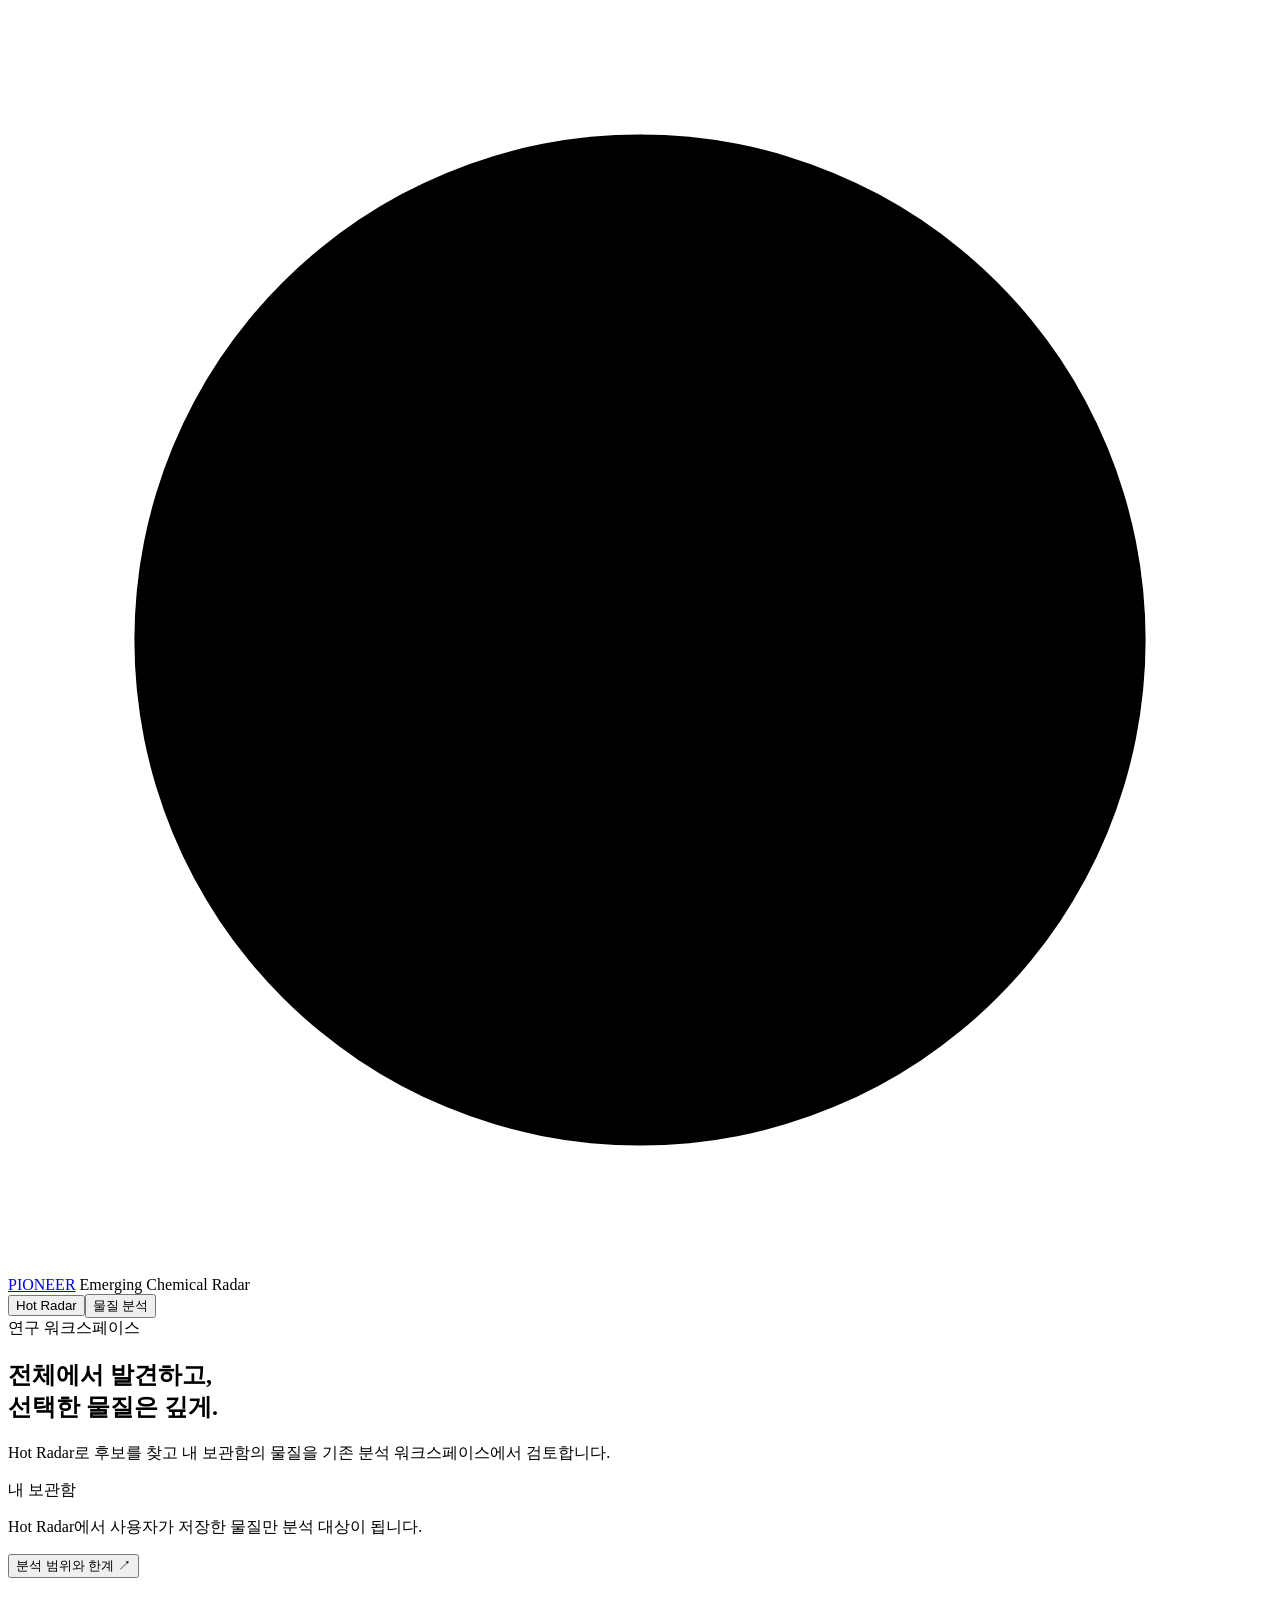
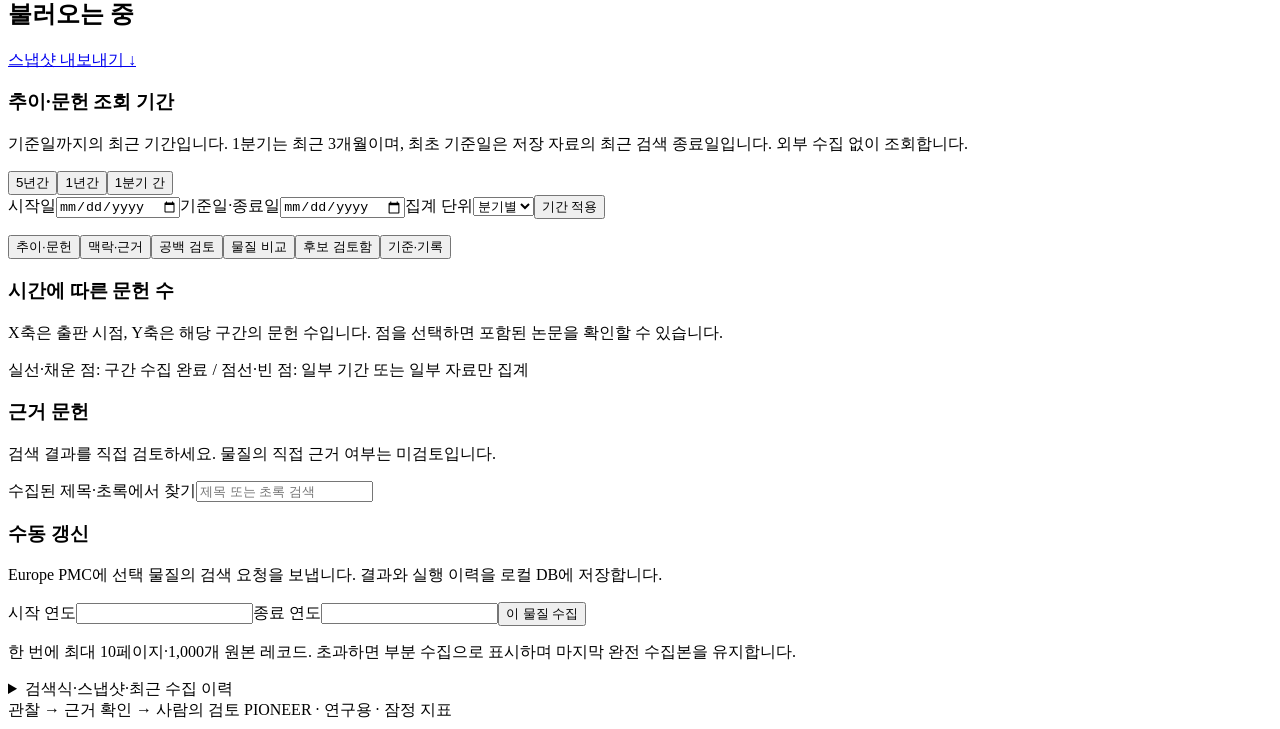
==== commit 48f04e80: "Add files via upload" ====
--- a/web/index.html
+++ b/web/index.html
@@ -11,7 +11,7 @@
 <div id="site-access" role="status" hidden></div>
 <div id="mode" role="status"></div>
 <section id="hot-radar" aria-label="Hot chemical 탐색"></section><div id="detail-view"><section class="workspace" id="workspace">
-<aside><div class="section-label">분석 대상·내 보관함 <span id="chemical-count"></span></div><div id="watchlist"></div><p class="aside-note">기존 추적 물질과 Hot Radar에서 저장한 물질입니다. 저장 후보에는 전체 스크리닝 문헌 기반의 기존 분석을 적용합니다.</p><button id="methods-button" class="quiet" aria-expanded="false" aria-controls="methods">분석 범위와 한계 ↗</button></aside>
+<aside><div class="section-label">내 보관함 <span id="chemical-count"></span></div><div id="watchlist"></div><p class="aside-note">Hot Radar에서 사용자가 저장한 물질만 분석 대상이 됩니다.</p><button id="methods-button" class="quiet" aria-expanded="false" aria-controls="methods">분석 범위와 한계 ↗</button></aside>
 <div class="detail">
 <div class="detail-heading"><div><h2 id="chemical-name">불러오는 중</h2><div id="aliases" class="muted"></div></div><a class="button quiet" id="export" href="/api/export" download="pioneer-snapshot.json">스냅샷 내보내기 ↓</a></div>
 <section class="period-controls" aria-label="추이 조회 기간"><div class="panel-heading"><div><h3>추이·문헌 조회 기간</h3><p class="muted">기준일까지의 최근 기간입니다. 1분기는 최근 3개월이며, 최초 기준일은 저장 자료의 최근 검색 종료일입니다. 외부 수집 없이 조회합니다.</p></div><div class="period-presets" role="group" aria-label="최근 기간"><button type="button" data-period="5y">5년간</button><button type="button" data-period="1y">1년간</button><button type="button" data-period="1q">1분기 간</button></div></div><form id="period-form"><label>시작일<input id="period-start" type="date" min="1900-01-01" required></label><label>기준일·종료일<input id="period-end" type="date" min="1900-01-01" required></label><label>집계 단위<select id="period-unit"><option value="quarter">분기별</option><option value="month">월별</option><option value="week">주별</option></select></label><button type="submit" class="quiet">기간 적용</button></form><p id="period-caption" class="muted"></p><p id="period-error" class="error" role="status"></p></section><div id="metrics" class="metrics"></div>
@@ -24,7 +24,7 @@
 <details class="panel"><summary>검색식·스냅샷·최근 수집 이력</summary><div id="provenance"></div></details>
 </div><div id="tab-context" class="tab-content" hidden></div><div id="tab-questions" class="tab-content" hidden></div><div id="tab-compare" class="tab-content" hidden></div><div id="tab-candidates" class="tab-content" hidden></div><div id="tab-audit" class="tab-content" hidden></div>
 </div></section>
-<section id="methods" class="panel" hidden><h3>이 버전에서 알 수 있는 것과 없는 것</h3><div class="method-grid"><div><h4>확인 가능한 관찰</h4><p>동일 검색식·수집 시점의 기간별 문헌 수입니다. 각 점에서 집계에 포함된 문헌을 확인할 수 있습니다. DOI 또는 자료원 ID로 중복을 제거합니다.</p></div><div><h4>잠정적인 운영 선택</h4><p>초기 관심 목록·동의어·기본 기간은 시연을 위한 설계 선택입니다. 체계적 검색이나 검증된 hot 판정 기준이 아닙니다. HFPO-DA 검색에서 GenX 단독어는 제외합니다.</p></div><div><h4>해석의 경계</h4><p>올해는 미완료 연도로 구분하며 증가 비교에서 제외합니다. 문헌 수는 독립 연구 수·노출량·위해성·통계적 유의성이 아닙니다. 논문 부재를 연구공백으로 확정하지 않습니다.</p></div><div><h4>분석의 상태</h4><p>맥락 분류와 관계는 근거 문장의 키워드 언급 후보입니다. 후보·공백 질문·판정 기준은 잠정이며, 외부 DB의 단일 매핑도 원문 물질 식별을 대체하지 않습니다. 전문가 평가·정확도·실제 효용은 아직 검증하지 않았습니다.</p></div></div></section>
+<section id="methods" class="panel" hidden><h3>이 버전에서 알 수 있는 것과 없는 것</h3><div class="method-grid"><div><h4>확인 가능한 관찰</h4><p>Hot Radar에서 저장한 물질의 기간별 문헌 수입니다. 각 점에서 집계에 포함된 문헌을 확인할 수 있으며 DOI 또는 자료원 ID로 중복을 제거합니다.</p></div><div><h4>분석 대상</h4><p>기본 물질 목록은 없습니다. 사용자가 Hot Radar에서 보관함에 추가한 물질만 이 화면의 분석 대상이 됩니다.</p></div><div><h4>해석의 경계</h4><p>올해는 미완료 연도로 구분하며 증가 비교에서 제외합니다. 문헌 수는 독립 연구 수·노출량·위해성·통계적 유의성이 아닙니다. 논문 부재를 연구공백으로 확정하지 않습니다.</p></div><div><h4>분석의 상태</h4><p>맥락 분류와 관계는 근거 문장의 키워드 언급 후보입니다. 후보·공백 질문·판정 기준은 잠정이며, 외부 DB의 단일 매핑도 원문 물질 식별을 대체하지 않습니다. 전문가 평가·정확도·실제 효용은 아직 검증하지 않았습니다.</p></div></div></section>
 </div><footer>관찰 → 근거 확인 → 사람의 검토 <span>PIONEER · 연구용 · 잠정 지표</span></footer>
 </main>
 <dialog id="review-dialog"><form id="review-form"><h3>검토 기록</h3><p id="review-target" class="muted"></p><p class="muted">사용자가 입력한 판단과 사유를 저장합니다. ‘채택’은 이 검토 대상을 유지한다는 뜻이며 과학적 사실·연구공백 확정이 아닙니다.</p><label>검토자 이름<input id="review-actor" required minlength="2" maxlength="100" autocomplete="name"></label><label>판정<select id="review-status"><option value="uncertain">보류·추가 확인</option><option value="accepted">검토 대상 채택</option><option value="rejected">제외·오분류</option><option value="followup_complete">보완 검색 확인 완료</option></select></label><label>판단 사유·근거·반대 결과<textarea id="review-reason" required minlength="2" maxlength="2000" rows="5"></textarea></label><div class="dialog-actions"><button type="button" id="review-cancel" class="quiet">취소</button><button type="submit">기록 저장</button></div><p id="review-error" role="status"></p></form></dialog>
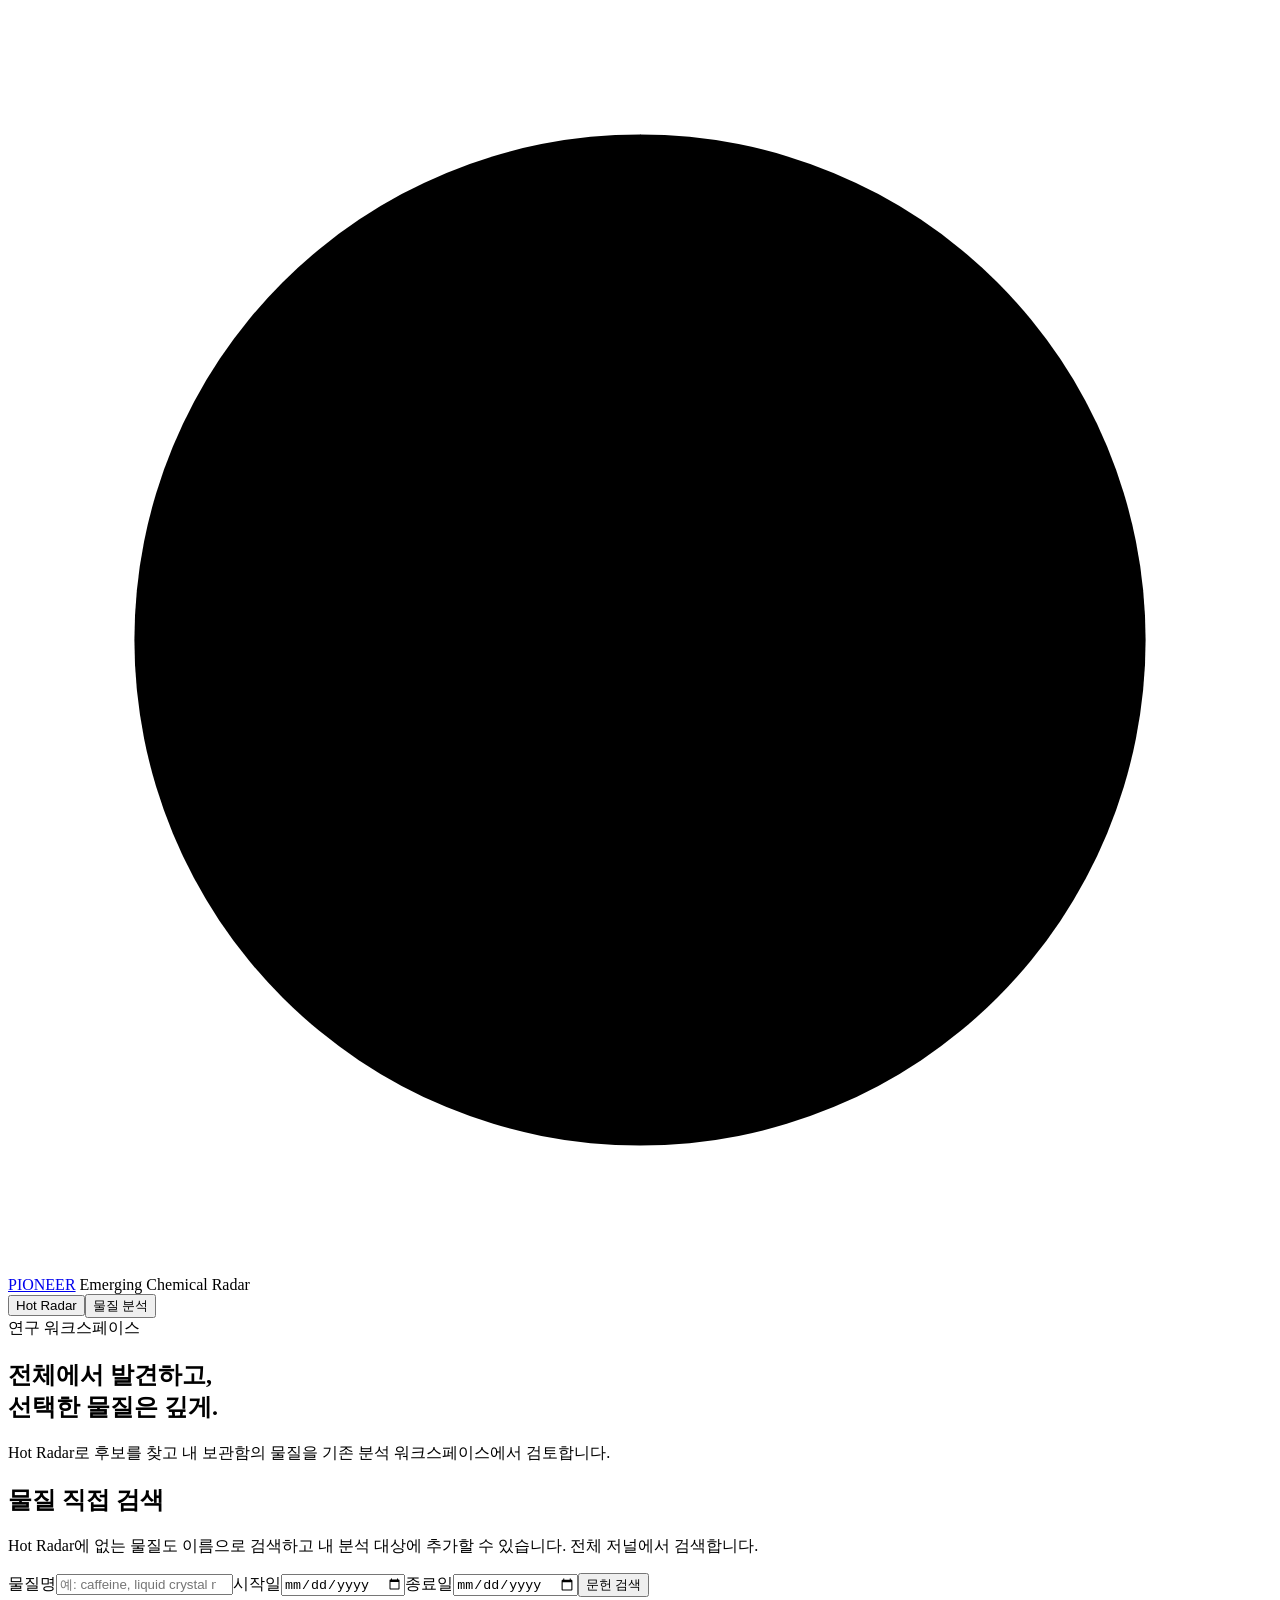
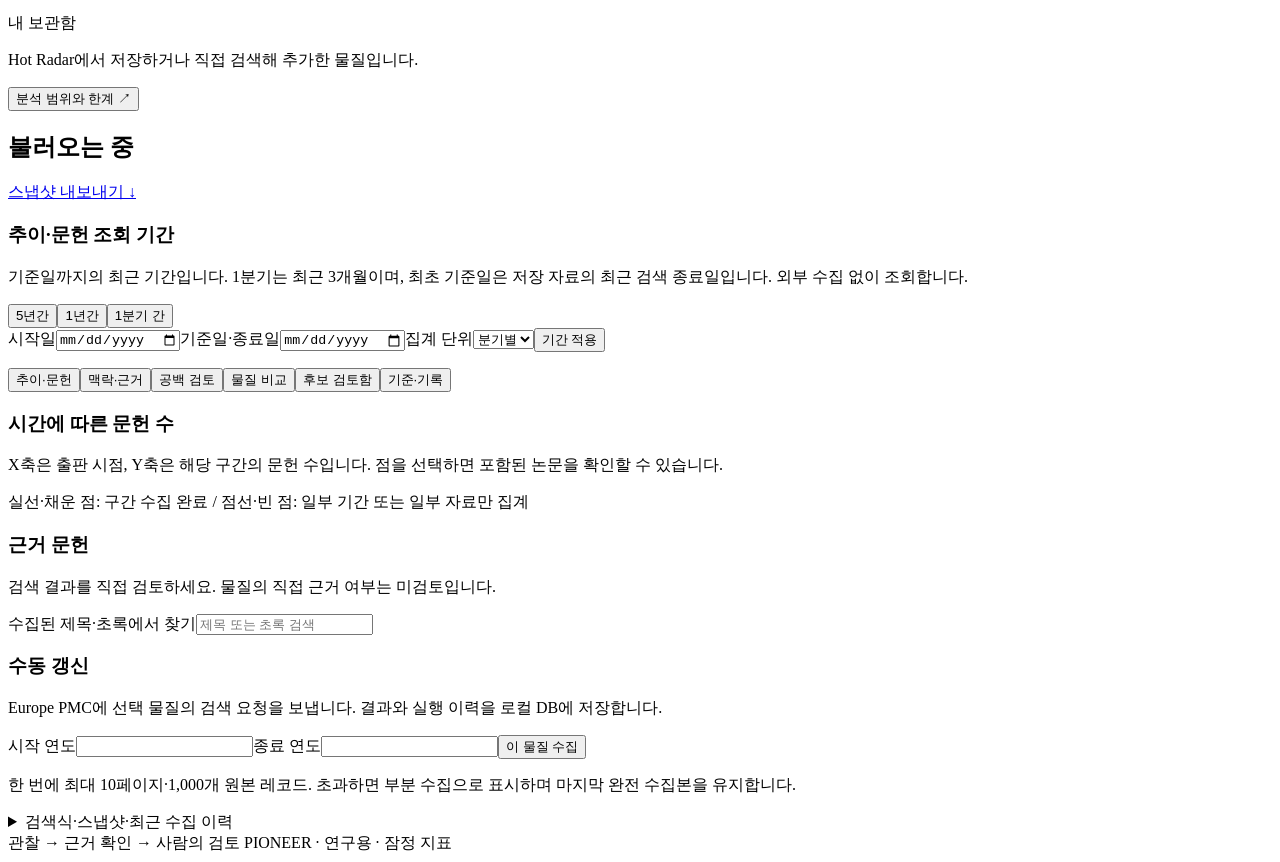
==== commit 0a2b6874: "Add files via upload" ====
--- a/web/index.html
+++ b/web/index.html
@@ -10,8 +10,8 @@
 <section class="hero" aria-labelledby="hero-title"><div class="hero-copy"><h1 id="hero-title">전체에서 발견하고,<br><span>선택한 물질은 깊게.</span></h1><p class="intro">Hot Radar로 후보를 찾고 내 보관함의 물질을 기존 분석 워크스페이스에서 검토합니다.</p></div><div class="radar-art" aria-hidden="true"><div class="radar-sweep"></div><i class="radar-blip blip-one"></i><i class="radar-blip blip-two"></i><i class="radar-blip blip-three"></i></div></section>
 <div id="site-access" role="status" hidden></div>
 <div id="mode" role="status"></div>
-<section id="hot-radar" aria-label="Hot chemical 탐색"></section><div id="detail-view"><section class="workspace" id="workspace">
-<aside><div class="section-label">내 보관함 <span id="chemical-count"></span></div><div id="watchlist"></div><p class="aside-note">Hot Radar에서 사용자가 저장한 물질만 분석 대상이 됩니다.</p><button id="methods-button" class="quiet" aria-expanded="false" aria-controls="methods">분석 범위와 한계 ↗</button></aside>
+<section id="hot-radar" aria-label="Hot chemical 탐색"></section><div id="detail-view"><section class="panel manual-search-panel"><h2>물질 직접 검색</h2><p class="muted">Hot Radar에 없는 물질도 이름으로 검색하고 내 분석 대상에 추가할 수 있습니다. 전체 저널에서 검색합니다.</p><form id="manual-search-form"><label>물질명<input id="manual-name" type="search" placeholder="예: caffeine, liquid crystal monomers" minlength="2" maxlength="160" required></label><label>시작일<input id="manual-start" type="date" required></label><label>종료일<input id="manual-end" type="date" required></label><button id="manual-submit">문헌 검색</button></form><p id="manual-message" role="status"></p><div id="manual-result"></div><div id="manual-list"></div></section><section class="workspace" id="workspace">
+<aside><div class="section-label">내 보관함 <span id="chemical-count"></span></div><div id="watchlist"></div><p class="aside-note">Hot Radar에서 저장하거나 직접 검색해 추가한 물질입니다.</p><button id="methods-button" class="quiet" aria-expanded="false" aria-controls="methods">분석 범위와 한계 ↗</button></aside>
 <div class="detail">
 <div class="detail-heading"><div><h2 id="chemical-name">불러오는 중</h2><div id="aliases" class="muted"></div></div><a class="button quiet" id="export" href="/api/export" download="pioneer-snapshot.json">스냅샷 내보내기 ↓</a></div>
 <section class="period-controls" aria-label="추이 조회 기간"><div class="panel-heading"><div><h3>추이·문헌 조회 기간</h3><p class="muted">기준일까지의 최근 기간입니다. 1분기는 최근 3개월이며, 최초 기준일은 저장 자료의 최근 검색 종료일입니다. 외부 수집 없이 조회합니다.</p></div><div class="period-presets" role="group" aria-label="최근 기간"><button type="button" data-period="5y">5년간</button><button type="button" data-period="1y">1년간</button><button type="button" data-period="1q">1분기 간</button></div></div><form id="period-form"><label>시작일<input id="period-start" type="date" min="1900-01-01" required></label><label>기준일·종료일<input id="period-end" type="date" min="1900-01-01" required></label><label>집계 단위<select id="period-unit"><option value="quarter">분기별</option><option value="month">월별</option><option value="week">주별</option></select></label><button type="submit" class="quiet">기간 적용</button></form><p id="period-caption" class="muted"></p><p id="period-error" class="error" role="status"></p></section><div id="metrics" class="metrics"></div>
@@ -24,7 +24,7 @@
 <details class="panel"><summary>검색식·스냅샷·최근 수집 이력</summary><div id="provenance"></div></details>
 </div><div id="tab-context" class="tab-content" hidden></div><div id="tab-questions" class="tab-content" hidden></div><div id="tab-compare" class="tab-content" hidden></div><div id="tab-candidates" class="tab-content" hidden></div><div id="tab-audit" class="tab-content" hidden></div>
 </div></section>
-<section id="methods" class="panel" hidden><h3>이 버전에서 알 수 있는 것과 없는 것</h3><div class="method-grid"><div><h4>확인 가능한 관찰</h4><p>Hot Radar에서 저장한 물질의 기간별 문헌 수입니다. 각 점에서 집계에 포함된 문헌을 확인할 수 있으며 DOI 또는 자료원 ID로 중복을 제거합니다.</p></div><div><h4>분석 대상</h4><p>기본 물질 목록은 없습니다. 사용자가 Hot Radar에서 보관함에 추가한 물질만 이 화면의 분석 대상이 됩니다.</p></div><div><h4>해석의 경계</h4><p>올해는 미완료 연도로 구분하며 증가 비교에서 제외합니다. 문헌 수는 독립 연구 수·노출량·위해성·통계적 유의성이 아닙니다. 논문 부재를 연구공백으로 확정하지 않습니다.</p></div><div><h4>분석의 상태</h4><p>맥락 분류와 관계는 근거 문장의 키워드 언급 후보입니다. 후보·공백 질문·판정 기준은 잠정이며, 외부 DB의 단일 매핑도 원문 물질 식별을 대체하지 않습니다. 전문가 평가·정확도·실제 효용은 아직 검증하지 않았습니다.</p></div></div></section>
+<section id="methods" class="panel" hidden><h3>이 버전에서 알 수 있는 것과 없는 것</h3><div class="method-grid"><div><h4>확인 가능한 관찰</h4><p>Hot Radar에서 저장한 물질의 기간별 문헌 수입니다. 각 점에서 집계에 포함된 문헌을 확인할 수 있으며 DOI 또는 자료원 ID로 중복을 제거합니다.</p></div><div><h4>분석 대상</h4><p>기본 물질 목록은 없습니다. 사용자가 Hot Radar에서 저장하거나 이름으로 직접 검색해 추가한 물질이 분석 대상이 됩니다.</p></div><div><h4>해석의 경계</h4><p>올해는 미완료 연도로 구분하며 증가 비교에서 제외합니다. 문헌 수는 독립 연구 수·노출량·위해성·통계적 유의성이 아닙니다. 논문 부재를 연구공백으로 확정하지 않습니다.</p></div><div><h4>분석의 상태</h4><p>맥락 분류와 관계는 근거 문장의 키워드 언급 후보입니다. 후보·공백 질문·판정 기준은 잠정이며, 외부 DB의 단일 매핑도 원문 물질 식별을 대체하지 않습니다. 전문가 평가·정확도·실제 효용은 아직 검증하지 않았습니다.</p></div></div></section>
 </div><footer>관찰 → 근거 확인 → 사람의 검토 <span>PIONEER · 연구용 · 잠정 지표</span></footer>
 </main>
 <dialog id="review-dialog"><form id="review-form"><h3>검토 기록</h3><p id="review-target" class="muted"></p><p class="muted">사용자가 입력한 판단과 사유를 저장합니다. ‘채택’은 이 검토 대상을 유지한다는 뜻이며 과학적 사실·연구공백 확정이 아닙니다.</p><label>검토자 이름<input id="review-actor" required minlength="2" maxlength="100" autocomplete="name"></label><label>판정<select id="review-status"><option value="uncertain">보류·추가 확인</option><option value="accepted">검토 대상 채택</option><option value="rejected">제외·오분류</option><option value="followup_complete">보완 검색 확인 완료</option></select></label><label>판단 사유·근거·반대 결과<textarea id="review-reason" required minlength="2" maxlength="2000" rows="5"></textarea></label><div class="dialog-actions"><button type="button" id="review-cancel" class="quiet">취소</button><button type="submit">기록 저장</button></div><p id="review-error" role="status"></p></form></dialog>
